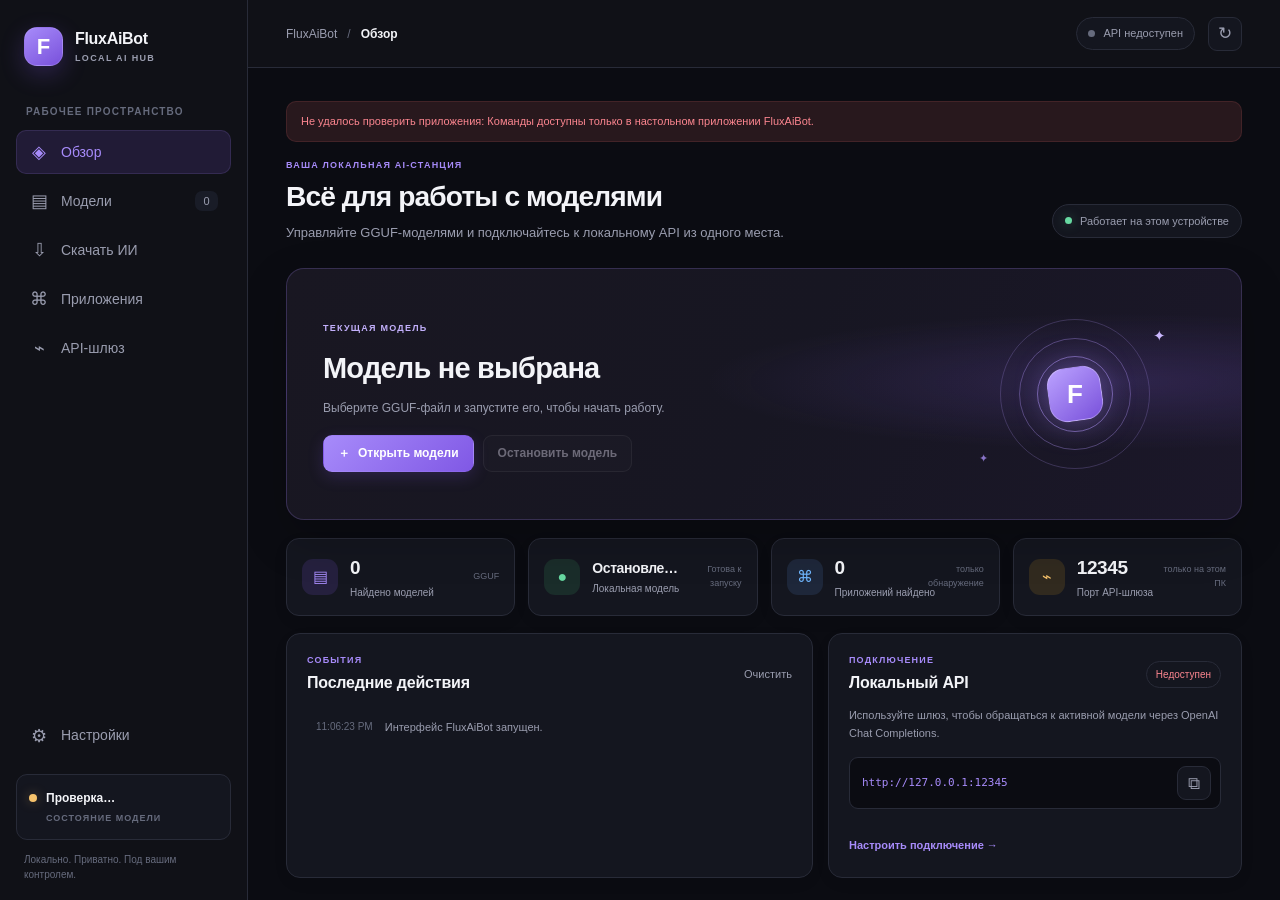
==== ui/index.html @ df40bcb9 "Release FluxAiBot v1.0.0 Add the Windows portable and NSIS release workflow, verified CUDA runtime r" ====
<!doctype html>
<html lang="ru" data-theme="dark">
<head>
    <meta charset="UTF-8">
    <meta name="viewport" content="width=device-width, initial-scale=1.0">
    <meta name="color-scheme" content="dark light">
    <title>FluxAiBot</title>
    <link rel="icon" type="image/x-icon" href="icons/icon.ico">
    <link rel="stylesheet" href="style.css">
    <script src="app.js" defer></script>
</head>
<body>
    <div class="app-shell">
        <aside class="sidebar">
            <a class="brand" href="#" aria-label="FluxAiBot — обзор" data-action="go-dashboard">
                <span class="brand-mark" aria-hidden="true">F</span>
                <span class="brand-copy">
                    <strong>FluxAiBot</strong>
                    <span>LOCAL AI HUB</span>
                </span>
            </a>

            <div class="nav-caption">РАБОЧЕЕ ПРОСТРАНСТВО</div>
            <nav class="primary-nav" aria-label="Основная навигация">
                <button class="nav-item is-active" type="button" data-section="dashboard" aria-current="page">
                    <span class="nav-icon" aria-hidden="true">◈</span>
                    <span>Обзор</span>
                </button>
                <button class="nav-item" type="button" data-section="models">
                    <span class="nav-icon" aria-hidden="true">▤</span>
                    <span>Модели</span>
                    <span class="nav-count" id="nav-model-count">0</span>
                </button>
                <button class="nav-item" type="button" data-section="downloads">
                    <span class="nav-icon" aria-hidden="true">⇩</span>
                    <span>Скачать ИИ</span>
                </button>
                <button class="nav-item" type="button" data-section="integrations">
                    <span class="nav-icon" aria-hidden="true">⌘</span>
                    <span>Приложения</span>
                </button>
                <button class="nav-item" type="button" data-section="gateway">
                    <span class="nav-icon" aria-hidden="true">⌁</span>
                    <span>API-шлюз</span>
                </button>
            </nav>

            <div class="sidebar-spacer"></div>
            <button class="nav-item nav-settings" type="button" data-section="settings">
                <span class="nav-icon" aria-hidden="true">⚙</span>
                <span>Настройки</span>
            </button>

            <div class="sidebar-runtime">
                <div class="runtime-indicator">
                    <span class="status-dot" id="status-dot"></span>
                    <span id="status-text">Проверка…</span>
                </div>
                <span class="sidebar-runtime-caption">СОСТОЯНИЕ МОДЕЛИ</span>
            </div>
            <div class="sidebar-footer">Локально. Приватно. Под вашим контролем.</div>
        </aside>

        <div class="workspace">
            <header class="topbar">
                <div class="breadcrumb">
                    <span>FluxAiBot</span>
                    <span class="breadcrumb-separator">/</span>
                    <strong id="page-title">Обзор</strong>
                </div>
                <div class="topbar-actions">
                    <span class="gateway-pill" id="gateway-status-pill">
                        <span class="status-dot" id="gateway-status-dot"></span>
                        <span id="gateway-status-short">Проверка API…</span>
                    </span>
                    <button class="icon-button" type="button" data-action="refresh" aria-label="Обновить состояние" title="Обновить состояние">
                        <span aria-hidden="true">↻</span>
                    </button>
                </div>
            </header>

            <main class="main-content">
                <div class="app-message" id="app-message" role="status" aria-live="polite" hidden></div>

                <section id="dashboard" class="section is-active" data-page-title="Обзор">
                    <div class="welcome-row">
                        <div>
                            <p class="eyebrow">ВАША ЛОКАЛЬНАЯ AI-СТАНЦИЯ</p>
                            <h1>Всё для работы с моделями</h1>
                            <p class="page-description">Управляйте GGUF-моделями и подключайтесь к локальному API из одного места.</p>
                        </div>
                        <span class="date-chip"><span class="live-dot"></span> Работает на этом устройстве</span>
                    </div>

                    <article class="hero-card">
                        <div class="hero-copy">
                            <span class="hero-kicker">ТЕКУЩАЯ МОДЕЛЬ</span>
                            <h2 id="active-model">Модель не выбрана</h2>
                            <p id="runtime-summary">Выберите GGUF-файл и запустите его, чтобы начать работу.</p>
                            <div class="hero-actions">
                                <button class="btn btn-primary" type="button" data-action="go-models">
                                    <span aria-hidden="true">＋</span> Открыть модели
                                </button>
                                <button class="btn btn-quiet" id="btn-stop-dashboard" type="button" data-action="stop-runtime" disabled>
                                    Остановить модель
                                </button>
                            </div>
                        </div>
                        <div class="hero-art" aria-hidden="true">
                            <div class="orbit orbit-one"></div>
                            <div class="orbit orbit-two"></div>
                            <div class="orbit orbit-three"></div>
                            <div class="orbit-core"><span>F</span></div>
                            <span class="orbit-spark spark-one">✦</span>
                            <span class="orbit-spark spark-two">✦</span>
                        </div>
                    </article>

                    <div class="stats-grid">
                        <article class="stat-card">
                            <span class="stat-icon stat-violet" aria-hidden="true">▤</span>
                            <div><span class="stat-value" id="stat-models">0</span><span class="stat-label">Найдено моделей</span></div>
                            <span class="stat-hint">GGUF</span>
                        </article>
                        <article class="stat-card">
                            <span class="stat-icon stat-green" aria-hidden="true">●</span>
                            <div><span class="stat-value stat-value-text" id="stat-runtime">Остановлена</span><span class="stat-label">Локальная модель</span></div>
                            <span class="stat-hint" id="runtime-state-hint">Готова к запуску</span>
                        </article>
                        <article class="stat-card">
                            <span class="stat-icon stat-blue" aria-hidden="true">⌘</span>
                            <div><span class="stat-value" id="stat-integrations">0</span><span class="stat-label">Приложений найдено</span></div>
                            <span class="stat-hint">только обнаружение</span>
                        </article>
                        <article class="stat-card">
                            <span class="stat-icon stat-amber" aria-hidden="true">⌁</span>
                            <div><span class="stat-value" id="stat-port">12345</span><span class="stat-label">Порт API-шлюза</span></div>
                            <span class="stat-hint">только на этом ПК</span>
                        </article>
                    </div>

                    <div class="dashboard-grid">
                        <article class="panel activity-panel">
                            <div class="panel-heading">
                                <div>
                                    <p class="eyebrow">СОБЫТИЯ</p>
                                    <h2>Последние действия</h2>
                                </div>
                                <button class="text-button" type="button" data-action="clear-log">Очистить</button>
                            </div>
                            <div class="activity-log" id="activity-log" aria-live="polite">
                                <div class="log-empty">Здесь появятся события приложения.</div>
                            </div>
                        </article>
                        <article class="panel connection-panel">
                            <div class="panel-heading">
                                <div>
                                    <p class="eyebrow">ПОДКЛЮЧЕНИЕ</p>
                                    <h2>Локальный API</h2>
                                </div>
                                <span class="mini-status" id="gateway-status">Проверка…</span>
                            </div>
                            <p class="panel-description">Используйте шлюз, чтобы обращаться к активной модели через OpenAI Chat Completions.</p>
                            <div class="endpoint-value">
                                <code id="gateway-url">http://127.0.0.1:12345</code>
                                <button class="copy-icon" type="button" data-action="copy-url" aria-label="Скопировать адрес API" title="Скопировать адрес">⧉</button>
                            </div>
                            <p class="subtle-text" id="runtime-error"></p>
                            <p class="subtle-text" id="runtime-warning"></p>
                            <button class="text-button text-button-arrow" type="button" data-action="go-gateway">Настроить подключение <span aria-hidden="true">→</span></button>
                        </article>
                    </div>
                </section>

                <section id="models" class="section" data-page-title="Модели" hidden>
                    <div class="section-heading">
                        <div>
                            <p class="eyebrow">БИБЛИОТЕКА</p>
                            <h1>Ваши модели</h1>
                            <p class="page-description">Выберите папку с GGUF-файлами. Быстрый поиск проверяет размер и дату изменения, не читая содержимое больших моделей.</p>
                        </div>
                        <button class="btn btn-primary" type="button" data-action="select-folder"><span aria-hidden="true">＋</span> Выбрать папку</button>
                    </div>
                    <article class="panel folder-panel">
                        <span class="folder-icon" aria-hidden="true">▰</span>
                        <div class="folder-copy">
                            <span class="field-label">ПАПКА МОДЕЛЕЙ</span>
                            <strong class="folder-path" id="folder-path">Не выбрана</strong>
                        </div>
                        <button class="btn btn-secondary" type="button" data-action="scan-models" id="btn-scan">
                            <span aria-hidden="true">↻</span> Сканировать
                        </button>
                    </article>
                    <div class="list-toolbar">
                        <div>
                            <h2>Доступные модели</h2>
                            <span class="subtle-text"><span id="model-count">0</span> в текущей папке</span>
                        </div>
                        <label class="search-box">
                            <span aria-hidden="true">⌕</span>
                            <input type="search" id="model-search" placeholder="Поиск по названию…" autocomplete="off" aria-label="Поиск моделей">
                        </label>
                    </div>
                    <div class="models-grid" id="models-list">
                        <div class="empty-state">
                            <span class="empty-icon" aria-hidden="true">▤</span>
                            <h3>Моделей пока нет</h3>
                            <p>Выберите папку с файлами .gguf и нажмите «Сканировать».</p>
                            <button class="btn btn-secondary" type="button" data-action="select-folder">Выбрать папку</button>
                        </div>
                    </div>
                </section>

                <section id="downloads" class="section" data-page-title="Скачать ИИ" hidden>
                    <div class="section-heading">
                        <div>
                            <p class="eyebrow">КАТАЛОГ HUGGING FACE</p>
                            <h1>Скачать ИИ-модель</h1>
                            <p class="page-description">Ищите публичные GGUF-модели. Оценка памяти консервативная и не гарантирует скорость: она зависит от процессора, видеокарты, контекста и других программ.</p>
                        </div>
                        <a class="btn btn-secondary" href="https://huggingface.co/models?library=gguf" target="_blank" rel="noopener noreferrer">Открыть Hugging Face ↗</a>
                    </div>
                    <div class="notice notice-info">
                        <span class="notice-icon" aria-hidden="true">i</span>
                        <p>Показываются только публичные модели без gated-доступа. Перед загрузкой проверьте лицензию и карточку автора. Модели скачиваются в папку библиотеки FluxAiBot; доступно скачивание отдельных файлов и полных наборов GGUF-шардов.</p>
                    </div>
                    <article class="panel hub-search-panel">
                        <label class="field-label" for="hub-search">ПОИСК МОДЕЛЕЙ</label>
                        <div class="hub-search-row">
                            <input class="text-control" id="hub-search" type="search" maxlength="160" placeholder="Например: Qwen coder, Llama instruct…" autocomplete="off">
                            <select class="select-control" id="hub-size-filter" aria-label="Максимальный размер файла модели">
                                <option value="">Любой размер</option>
                                <option value="2">До 2 ГБ — лёгкие</option>
                                <option value="4">До 4 ГБ</option>
                                <option value="8">До 8 ГБ</option>
                                <option value="16">До 16 ГБ</option>
                            </select>
                            <select class="select-control" id="hub-purpose-filter" aria-label="Для чего нужна модель">
                                <option value="all">Любая задача</option>
                                <option value="coding">Для кодинга</option>
                                <option value="universal">Универсальная / чат</option>
                                <option value="image" disabled>Фото — пока не поддерживается</option>
                                <option value="video" disabled>Видео — пока не поддерживается</option>
                            </select>
                            <button class="btn btn-primary" type="button" id="hub-search-button" data-action="search-hub-models">Найти модели</button>
                        </div>
                        <div class="hub-search-meta">
                            <span id="hub-hardware-info">Проверка памяти компьютера…</span>
                            <label class="hub-recommended-filter"><input type="checkbox" id="hub-recommended-only"> Только подходящие по памяти</label>
                        </div>
                    </article>
                    <div class="notice notice-info">
                        <span class="notice-icon" aria-hidden="true">i</span>
                        <p>Категория «Для кодинга» определяется по названию и тегам карточки Hugging Face и может быть неточной. Этот runtime запускает текстовые GGUF-модели; анализ/генерация изображений и видео пока не поддерживаются.</p>
                    </div>
                    <article class="panel hub-download-progress" id="hub-download-progress" hidden>
                        <div class="hub-progress-heading">
                            <strong id="hub-progress-title">Подготовка загрузки…</strong>
                            <span id="hub-progress-value">0%</span>
                        </div>
                        <progress id="hub-progress-bar" max="100" value="0"></progress>
                        <div class="hub-progress-footer">
                            <span id="hub-progress-details">Ожидание…</span>
                            <button class="btn btn-danger btn-small" id="hub-cancel-download" type="button" data-action="cancel-hub-download">Отменить</button>
                        </div>
                    </article>
                    <div class="hub-results-heading">
                        <h2>Публичные GGUF-модели</h2>
                        <span class="subtle-text" id="hub-results-count">Введите запрос или покажите популярные модели</span>
                    </div>
                    <div class="models-grid" id="hub-models-list">
                        <div class="empty-state">
                            <span class="empty-icon" aria-hidden="true">⇩</span>
                            <h3>Найдите модель на Hugging Face</h3>
                            <p>FluxAiBot покажет варианты GGUF и оценит требуемую память до загрузки.</p>
                        </div>
                    </div>
                </section>

                <section id="integrations" class="section" data-page-title="Приложения" hidden>
                    <div class="section-heading">
                        <div>
                            <p class="eyebrow">ОБНАРУЖЕНИЕ</p>
                            <h1>Приложения</h1>
                            <p class="page-description">Проверяйте наличие инструментов для разработки. FluxAiBot не меняет их настройки автоматически.</p>
                        </div>
                        <button class="btn btn-secondary" type="button" data-action="refresh-integrations"><span aria-hidden="true">↻</span> Проверить снова</button>
                    </div>
                    <div class="notice notice-info">
                        <span class="notice-icon" aria-hidden="true">i</span>
                        <p>Обнаружение не означает подключение. Совместимость и поддерживаемые протоколы указаны отдельно для каждого приложения.</p>
                    </div>
                    <div class="integrations-grid" id="integrations-grid">
                        <div class="empty-state"><p>Загружаем список приложений…</p></div>
                    </div>
                </section>

                <section id="gateway" class="section" data-page-title="API-шлюз" hidden>
                    <div class="section-heading">
                        <div>
                            <p class="eyebrow">ДОСТУП К МОДЕЛИ</p>
                            <h1>API-шлюз</h1>
                            <p class="page-description">Локальный OpenAI-совместимый endpoint для активной модели. Адрес доступен только на этом устройстве.</p>
                        </div>
                        <span class="gateway-pill gateway-pill-large" id="gateway-status-detail"><span class="status-dot"></span><span>Проверка…</span></span>
                    </div>
                    <div class="gateway-grid">
                        <article class="panel gateway-main-card">
                            <div class="panel-heading">
                                <div><p class="eyebrow">АДРЕС СЕРВЕРА</p><h2>Подключение</h2></div>
                                <span class="mini-status" id="gateway-status-card">Проверка…</span>
                            </div>
                            <label class="field-label" for="gateway-url-input">Базовый URL</label>
                            <div class="copy-field">
                                <input id="gateway-url-input" type="text" value="http://127.0.0.1:12345" readonly>
                                <button class="btn btn-secondary" type="button" data-action="copy-url">Копировать</button>
                            </div>
                            <p class="subtle-text" id="gateway-error"></p>
                            <div class="divider"></div>
                            <p class="field-label">ПОДДЕРЖИВАЕМЫЙ ФОРМАТ</p>
                            <div class="protocol-card"><span class="protocol-mark">OAI</span><div><strong>OpenAI Chat Completions</strong><span>POST /v1/chat/completions</span></div><span class="support-tag">Доступно</span></div>
                            <p class="subtle-text">OpenAI Responses API и Anthropic Messages API не реализованы.</p>
                        </article>
                        <article class="panel token-card">
                            <div class="panel-heading">
                                <div><p class="eyebrow">БЕЗОПАСНОСТЬ</p><h2>Токен доступа</h2></div>
                                <span class="lock-icon" aria-hidden="true">▣</span>
                            </div>
                            <p class="panel-description">Токен нужен для запросов к моделям. Он создаётся для этого запуска приложения и показывается только по запросу.</p>
                            <label class="field-label" for="gateway-token">BEARER TOKEN</label>
                            <div class="copy-field token-field">
                                <input id="gateway-token" type="password" value="" autocomplete="off" readonly placeholder="••••••••••••••••">
                                <button class="btn btn-secondary" id="token-toggle" type="button" data-action="toggle-token">Показать</button>
                            </div>
                            <button class="btn btn-primary btn-full" type="button" data-action="copy-token">Скопировать токен</button>
                            <p class="subtle-text">Не публикуйте токен и не отправляйте его в сторонние сервисы.</p>
                        </article>
                    </div>
                    <article class="panel endpoint-panel">
                        <div class="panel-heading">
                            <div><p class="eyebrow">СПРАВОЧНИК</p><h2>Эндпоинты</h2></div>
                            <span class="subtle-text">Модельные запросы требуют Bearer-токен</span>
                        </div>
                        <div class="endpoint-table-wrap">
                            <table class="endpoint-table">
                                <thead><tr><th>Метод</th><th>Путь</th><th>Назначение</th></tr></thead>
                                <tbody>
                                    <tr><td><span class="method method-get">GET</span></td><td><code>/health</code></td><td>Проверка доступности шлюза</td></tr>
                                    <tr><td><span class="method method-get">GET</span></td><td><code>/v1/models</code></td><td>Список обнаруженных моделей</td></tr>
                                    <tr><td><span class="method method-post">POST</span></td><td><code>/v1/chat/completions</code></td><td>Чат с активной моделью</td></tr>
                                    <tr><td><span class="method method-get">GET</span></td><td><code>/hub/v1/capabilities</code></td><td>Возможности шлюза</td></tr>
                                    <tr><td><span class="method method-get">GET</span></td><td><code>/hub/v1/status</code></td><td>Состояние локального runtime</td></tr>
                                </tbody>
                            </table>
                        </div>
                        <p class="subtle-text">Проверьте, что модель запущена, прежде чем отправлять запросы на генерацию.</p>
                    </article>
                </section>

                <section id="settings" class="section" data-page-title="Настройки" hidden>
                    <div class="section-heading">
                        <div>
                            <p class="eyebrow">ПЕРСОНАЛИЗАЦИЯ</p>
                            <h1>Настройки</h1>
                            <p class="page-description">Настройки интерфейса и информация о локальных данных приложения.</p>
                        </div>
                    </div>
                    <div class="settings-grid">
                        <article class="panel settings-card">
                            <div class="panel-heading"><div><p class="eyebrow">ИНТЕРФЕЙС</p><h2>Внешний вид</h2></div><span class="settings-icon" aria-hidden="true">◐</span></div>
                            <label class="field-label" for="theme-select">Цветовая тема</label>
                            <select id="theme-select" class="select-control">
                                <option value="dark">Тёмная</option>
                                <option value="light">Светлая</option>
                            </select>
                            <p class="subtle-text">Предпросмотр применяется сразу. Нажмите «Сохранить тему», чтобы запомнить выбор.</p>
                            <button class="btn btn-primary" type="button" data-action="save-settings">Сохранить тему</button>
                        </article>
                        <article class="panel settings-card">
                            <div class="panel-heading"><div><p class="eyebrow">ЛОКАЛЬНЫЕ ДАННЫЕ</p><h2>Хранилище приложения</h2></div><span class="settings-icon" aria-hidden="true">▰</span></div>
                            <p class="field-label">ПАПКА ДАННЫХ</p>
                            <code class="data-path" id="data-dir">Загрузка…</code>
                            <div class="setting-row"><span>Порт API-шлюза</span><code id="gateway-port">12345</code></div>
                            <p class="subtle-text">Модели остаются в выбранной вами папке. Настройки и SQLite-база находятся в папке данных.</p>
                        </article>
                    </div>
                    <article class="panel diagnostics-panel">
                        <div class="panel-heading">
                            <div><p class="eyebrow">ПОДДЕРЖКА</p><h2>Диагностика</h2></div>
                            <button class="btn btn-secondary" type="button" data-action="collect-diagnostics">Обновить данные</button>
                        </div>
                        <p class="panel-description">Сводка технического состояния. Секреты и содержимое запросов в неё не включаются.</p>
                        <pre class="diagnostics-output" id="diagnostics-output">Нажмите «Обновить данные», чтобы получить текущее состояние.</pre>
                    </article>
                </section>
            </main>
        </div>
    </div>
</body>
</html>
---- ui/style.css ----
* {
    box-sizing: border-box;
}

:root {
    color-scheme: dark;
    --page: #0b0c12;
    --sidebar: #101117;
    --surface: #14161f;
    --surface-raised: #191c27;
    --surface-hover: #20232f;
    --border: #282b38;
    --border-strong: #35394a;
    --text: #f3f4f8;
    --muted: #9a9daf;
    --faint: #666b7d;
    --accent: #a78bfa;
    --accent-strong: #8b5cf6;
    --accent-wash: rgba(139, 92, 246, 0.14);
    --green: #67d9a1;
    --green-wash: rgba(74, 222, 128, 0.11);
    --amber: #f6c26b;
    --amber-wash: rgba(251, 191, 36, 0.12);
    --red: #fb858f;
    --red-wash: rgba(248, 113, 113, 0.12);
    --blue: #70b7ff;
    --blue-wash: rgba(96, 165, 250, 0.12);
    --shadow: 0 18px 48px rgba(0, 0, 0, 0.2);
}

:root[data-theme="light"] {
    color-scheme: light;
    --page: #f4f5f9;
    --sidebar: #fbfbfd;
    --surface: #ffffff;
    --surface-raised: #f9f9fc;
    --surface-hover: #f0eff7;
    --border: #e7e7ef;
    --border-strong: #d7d6e2;
    --text: #20202b;
    --muted: #6d6d7f;
    --faint: #88899a;
    --accent: #7951db;
    --accent-strong: #6941cb;
    --accent-wash: rgba(121, 81, 219, 0.1);
    --green: #168a5b;
    --green-wash: rgba(22, 138, 91, 0.09);
    --amber: #a76b0b;
    --amber-wash: rgba(167, 107, 11, 0.1);
    --red: #c43f4b;
    --red-wash: rgba(196, 63, 75, 0.09);
    --blue: #276ab0;
    --blue-wash: rgba(39, 106, 176, 0.1);
    --shadow: 0 18px 48px rgba(38, 35, 57, 0.08);
}

html,
body {
    width: 100%;
    min-width: 760px;
    height: 100%;
    margin: 0;
}

body {
    overflow: hidden;
    background: var(--page);
    color: var(--text);
    font-family: "Segoe UI Variable", "Segoe UI", -apple-system, BlinkMacSystemFont, sans-serif;
    font-size: 14px;
    line-height: 1.5;
    -webkit-font-smoothing: antialiased;
}

button,
input,
select {
    font: inherit;
}

button {
    color: inherit;
}

button:focus-visible,
a:focus-visible,
input:focus-visible,
select:focus-visible {
    outline: 2px solid var(--accent);
    outline-offset: 3px;
}

.app-shell {
    display: grid;
    grid-template-columns: 248px minmax(0, 1fr);
    width: 100%;
    height: 100%;
}

.sidebar {
    display: flex;
    flex-direction: column;
    min-width: 0;
    padding: 27px 16px 18px;
    background: var(--sidebar);
    border-right: 1px solid var(--border);
}

.brand {
    display: flex;
    align-items: center;
    gap: 12px;
    width: fit-content;
    margin: 0 8px 38px;
    color: inherit;
    text-decoration: none;
}

.brand-mark {
    display: grid;
    width: 39px;
    height: 39px;
    place-items: center;
    border: 1px solid rgba(201, 180, 255, 0.24);
    border-radius: 13px;
    background: linear-gradient(145deg, #a78bfa, #7951db);
    box-shadow: 0 8px 24px rgba(139, 92, 246, 0.24);
    color: #fff;
    font-size: 22px;
    font-weight: 750;
}

.brand-copy {
    display: grid;
    gap: 1px;
}

.brand-copy strong {
    font-size: 16px;
    letter-spacing: -0.3px;
}

.brand-copy span,
.nav-caption,
.sidebar-runtime-caption,
.eyebrow,
.field-label {
    color: var(--faint);
    font-size: 10px;
    font-weight: 700;
    letter-spacing: 1.2px;
}

.brand-copy span {
    color: var(--muted);
    font-size: 9px;
    letter-spacing: 1.35px;
}

.nav-caption {
    margin: 0 10px 11px;
}

.primary-nav {
    display: grid;
    gap: 5px;
}

.nav-item {
    display: flex;
    align-items: center;
    gap: 12px;
    width: 100%;
    min-height: 44px;
    padding: 0 12px;
    border: 1px solid transparent;
    border-radius: 10px;
    background: transparent;
    color: var(--muted);
    cursor: pointer;
    text-align: left;
    transition: background 150ms ease, color 150ms ease, border-color 150ms ease;
}

.nav-item:hover {
    background: var(--surface-hover);
    color: var(--text);
}

.nav-item.is-active {
    border-color: rgba(167, 139, 250, 0.14);
    background: var(--accent-wash);
    color: var(--accent);
}

.nav-icon {
    display: inline-grid;
    width: 20px;
    place-items: center;
    font-size: 18px;
    line-height: 1;
}

.nav-count {
    min-width: 23px;
    margin-left: auto;
    padding: 2px 6px;
    border-radius: 7px;
    background: var(--surface-raised);
    color: var(--muted);
    font-size: 11px;
    text-align: center;
}

.nav-settings {
    margin-top: 10px;
}

.sidebar-spacer {
    flex: 1;
    min-height: 20px;
}

.sidebar-runtime {
    display: grid;
    gap: 5px;
    margin: 16px 0 12px;
    padding: 14px 12px;
    border: 1px solid var(--border);
    border-radius: 11px;
    background: var(--surface);
}

.runtime-indicator {
    display: flex;
    align-items: center;
    gap: 9px;
    color: var(--text);
    font-size: 12px;
    font-weight: 600;
}

.sidebar-runtime-caption {
    margin-left: 17px;
    font-size: 9px;
    letter-spacing: 1px;
}

.sidebar-footer {
    padding: 0 8px;
    color: var(--faint);
    font-size: 10px;
}

.status-dot,
.live-dot {
    width: 8px;
    height: 8px;
    flex: 0 0 auto;
    border-radius: 50%;
    background: var(--amber);
    box-shadow: 0 0 12px rgba(246, 194, 107, 0.35);
}

.status-dot.online,
.live-dot {
    background: var(--green);
    box-shadow: 0 0 12px rgba(103, 217, 161, 0.35);
}

.status-dot.offline {
    background: var(--faint);
    box-shadow: none;
}

.status-dot.error {
    background: var(--red);
    box-shadow: 0 0 12px rgba(251, 133, 143, 0.35);
}

.workspace {
    display: flex;
    min-width: 0;
    min-height: 0;
    flex-direction: column;
}

.topbar {
    display: flex;
    height: 68px;
    flex: 0 0 auto;
    align-items: center;
    justify-content: space-between;
    padding: 0 38px;
    border-bottom: 1px solid var(--border);
    background: var(--sidebar);
}

.breadcrumb {
    display: flex;
    align-items: center;
    gap: 10px;
    color: var(--muted);
    font-size: 12px;
}

.breadcrumb-separator {
    color: var(--faint);
}

.breadcrumb strong {
    color: var(--text);
    font-weight: 600;
}

.topbar-actions {
    display: flex;
    align-items: center;
    gap: 13px;
}

.gateway-pill,
.mini-status {
    display: inline-flex;
    align-items: center;
    gap: 8px;
    padding: 7px 11px;
    border: 1px solid var(--border);
    border-radius: 999px;
    background: var(--surface);
    color: var(--muted);
    font-size: 11px;
    white-space: nowrap;
}

.gateway-pill .status-dot,
.gateway-pill-large .status-dot {
    width: 7px;
    height: 7px;
}

.icon-button,
.copy-icon {
    display: inline-grid;
    width: 34px;
    height: 34px;
    flex: 0 0 auto;
    place-items: center;
    border: 1px solid var(--border);
    border-radius: 9px;
    background: var(--surface);
    color: var(--muted);
    cursor: pointer;
    font-size: 17px;
    transition: border-color 150ms ease, color 150ms ease, background 150ms ease;
}

.icon-button:hover,
.copy-icon:hover {
    border-color: var(--border-strong);
    background: var(--surface-hover);
    color: var(--text);
}

.main-content {
    min-height: 0;
    flex: 1;
    overflow: auto;
    padding: 33px 38px 48px;
    scrollbar-color: var(--border-strong) transparent;
    scrollbar-width: thin;
}

.section {
    display: none;
    width: min(100%, 1260px);
    margin: 0 auto;
    animation: section-in 180ms ease-out;
}

.section.is-active {
    display: block;
}

.section[hidden] {
    display: none;
}

@keyframes section-in {
    from { opacity: 0; transform: translateY(4px); }
    to { opacity: 1; transform: translateY(0); }
}

h1,
h2,
h3,
p {
    margin-top: 0;
}

h1 {
    margin-bottom: 8px;
    font-size: clamp(24px, 2.2vw, 31px);
    font-weight: 650;
    letter-spacing: -0.9px;
    line-height: 1.2;
}

h2 {
    margin-bottom: 0;
    font-size: 16px;
    font-weight: 600;
    letter-spacing: -0.2px;
}

h3 {
    margin-bottom: 7px;
    font-size: 15px;
}

.eyebrow {
    margin-bottom: 8px;
    color: var(--accent);
    font-size: 9px;
}

.page-description {
    max-width: 690px;
    margin: 0;
    color: var(--muted);
    font-size: 13px;
    line-height: 1.65;
}

.welcome-row,
.section-heading {
    display: flex;
    align-items: flex-end;
    justify-content: space-between;
    gap: 24px;
    margin-bottom: 25px;
}

.date-chip {
    display: inline-flex;
    align-items: center;
    gap: 8px;
    margin-bottom: 5px;
    padding: 8px 12px;
    border: 1px solid var(--border);
    border-radius: 999px;
    background: var(--surface);
    color: var(--muted);
    font-size: 11px;
    white-space: nowrap;
}

.date-chip .live-dot {
    width: 7px;
    height: 7px;
}

.hero-card {
    position: relative;
    display: flex;
    min-height: 228px;
    align-items: center;
    justify-content: space-between;
    gap: 20px;
    overflow: hidden;
    margin-bottom: 18px;
    padding: 30px 36px;
    border: 1px solid rgba(167, 139, 250, 0.21);
    border-radius: 18px;
    background:
        radial-gradient(ellipse at 87% 45%, rgba(128, 91, 222, 0.2), transparent 35%),
        linear-gradient(118deg, #191722 0%, #171622 51%, #1b1729 100%);
    box-shadow: var(--shadow);
}

:root[data-theme="light"] .hero-card {
    background:
        radial-gradient(ellipse at 87% 45%, rgba(128, 91, 222, 0.12), transparent 35%),
        linear-gradient(118deg, #fff 0%, #fbfaff 51%, #f5f0ff 100%);
}

.hero-copy {
    position: relative;
    z-index: 1;
    max-width: 570px;
}

.hero-kicker {
    color: #c3b0fc;
    font-size: 9px;
    font-weight: 700;
    letter-spacing: 1.25px;
}

.hero-copy h2 {
    overflow: hidden;
    margin: 10px 0 8px;
    font-size: clamp(22px, 2.4vw, 29px);
    letter-spacing: -0.8px;
    text-overflow: ellipsis;
    white-space: nowrap;
}

.hero-copy p {
    max-width: 510px;
    margin-bottom: 18px;
    color: var(--muted);
    font-size: 12px;
}

.hero-actions {
    display: flex;
    flex-wrap: wrap;
    gap: 9px;
}

.hero-art {
    position: relative;
    width: 225px;
    height: 190px;
    flex: 0 0 auto;
    margin-right: 18px;
}

.orbit {
    position: absolute;
    top: 50%;
    left: 50%;
    border: 1px solid rgba(181, 154, 255, 0.22);
    border-radius: 50%;
    transform: translate(-50%, -50%);
}

.orbit-one { width: 150px; height: 150px; }
.orbit-two { width: 112px; height: 112px; border-color: rgba(181, 154, 255, 0.34); }
.orbit-three { width: 76px; height: 76px; border-color: rgba(181, 154, 255, 0.5); }

.orbit-core {
    position: absolute;
    top: 50%;
    left: 50%;
    display: grid;
    width: 54px;
    height: 54px;
    place-items: center;
    border: 1px solid rgba(255, 255, 255, 0.25);
    border-radius: 18px;
    background: linear-gradient(145deg, #bba2ff, #7951db);
    box-shadow: 0 0 32px rgba(167, 139, 250, 0.42);
    color: white;
    font-size: 26px;
    font-weight: 750;
    transform: translate(-50%, -50%) rotate(-8deg);
}

.orbit-core span {
    transform: rotate(8deg);
}

.orbit-spark {
    position: absolute;
    color: #cbb8ff;
}

.spark-one { top: 26px; right: 21px; font-size: 15px; }
.spark-two { bottom: 23px; left: 17px; color: #8873c6; font-size: 11px; }

.btn {
    display: inline-flex;
    min-height: 37px;
    align-items: center;
    justify-content: center;
    gap: 8px;
    padding: 0 14px;
    border: 1px solid transparent;
    border-radius: 9px;
    cursor: pointer;
    font-size: 12px;
    font-weight: 600;
    text-decoration: none;
    transition: background 150ms ease, border-color 150ms ease, transform 150ms ease, opacity 150ms ease;
}

.btn:hover:not(:disabled) {
    transform: translateY(-1px);
}

.btn:disabled {
    cursor: not-allowed;
    opacity: 0.48;
}

.btn-primary {
    background: linear-gradient(135deg, #a78bfa, #8058e5);
    box-shadow: 0 5px 16px rgba(139, 92, 246, 0.18);
    color: #fff;
}

.btn-primary:hover:not(:disabled) {
    background: linear-gradient(135deg, #b49bff, #906bed);
}

.btn-secondary {
    border-color: var(--border-strong);
    background: var(--surface-raised);
    color: var(--text);
}

.btn-secondary:hover:not(:disabled) {
    border-color: var(--accent);
}

.btn-quiet {
    border-color: rgba(255, 255, 255, 0.12);
    background: rgba(255, 255, 255, 0.035);
    color: #c8c4d5;
}

:root[data-theme="light"] .btn-quiet {
    border-color: var(--border);
    color: var(--muted);
}

.btn-small {
    min-height: 32px;
    padding: 0 11px;
    font-size: 11px;
}

.btn-full {
    width: 100%;
    margin-top: 12px;
}

.stats-grid {
    display: grid;
    grid-template-columns: repeat(4, minmax(0, 1fr));
    gap: 13px;
    margin-bottom: 17px;
}

.stat-card {
    display: flex;
    min-width: 0;
    align-items: center;
    gap: 12px;
    padding: 15px;
    border: 1px solid var(--border);
    border-radius: 13px;
    background: var(--surface);
    box-shadow: 0 5px 18px rgba(0, 0, 0, 0.04);
}

.stat-icon,
.folder-icon,
.settings-icon {
    display: grid;
    width: 36px;
    height: 36px;
    flex: 0 0 auto;
    place-items: center;
    border-radius: 11px;
    font-size: 16px;
}

.stat-violet { background: var(--accent-wash); color: var(--accent); }
.stat-green { background: var(--green-wash); color: var(--green); }
.stat-blue { background: var(--blue-wash); color: var(--blue); }
.stat-amber { background: var(--amber-wash); color: var(--amber); }

.stat-card > div {
    display: grid;
    min-width: 0;
    gap: 2px;
}

.stat-value {
    overflow: hidden;
    font-size: 19px;
    font-weight: 650;
    letter-spacing: -0.4px;
    text-overflow: ellipsis;
    white-space: nowrap;
}

.stat-value-text {
    font-size: 14px;
}

.stat-label {
    color: var(--muted);
    font-size: 10px;
    white-space: nowrap;
}

.stat-hint {
    display: none;
    margin-left: auto;
    color: var(--faint);
    font-size: 9px;
    text-align: right;
}

.dashboard-grid {
    display: grid;
    grid-template-columns: minmax(0, 1.12fr) minmax(290px, 0.88fr);
    gap: 15px;
}

.panel {
    min-width: 0;
    padding: 20px;
    border: 1px solid var(--border);
    border-radius: 14px;
    background: var(--surface);
    box-shadow: 0 5px 18px rgba(0, 0, 0, 0.035);
}

.panel-heading {
    display: flex;
    align-items: center;
    justify-content: space-between;
    gap: 16px;
    margin-bottom: 16px;
}

.panel-heading .eyebrow {
    margin-bottom: 4px;
}

.text-button {
    padding: 3px 0;
    border: 0;
    background: transparent;
    color: var(--muted);
    cursor: pointer;
    font-size: 11px;
}

.text-button:hover {
    color: var(--accent);
}

.text-button-arrow {
    margin-top: 15px;
    color: var(--accent);
    font-weight: 600;
}

.activity-log {
    display: grid;
    max-height: 207px;
    gap: 2px;
    overflow: auto;
}

.log-entry {
    display: flex;
    gap: 12px;
    padding: 8px 9px;
    border-radius: 7px;
}

.log-entry:hover {
    background: var(--surface-raised);
}

.log-time {
    flex: 0 0 auto;
    color: var(--faint);
    font-size: 10px;
    font-variant-numeric: tabular-nums;
}

.log-msg {
    color: var(--muted);
    font-size: 11px;
}

.log-empty {
    padding: 14px 8px;
    color: var(--faint);
    font-size: 11px;
}

.panel-description,
.subtle-text {
    color: var(--muted);
    font-size: 11px;
    line-height: 1.6;
}

.panel-description {
    margin: -4px 0 15px;
}

.subtle-text {
    margin: 10px 0 0;
}

.endpoint-value,
.copy-field {
    display: flex;
    align-items: center;
    gap: 8px;
    min-width: 0;
}

.endpoint-value {
    justify-content: space-between;
    padding: 8px 9px 8px 12px;
    border: 1px solid var(--border);
    border-radius: 9px;
    background: var(--page);
}

code {
    color: var(--accent);
    font-family: "Cascadia Code", Consolas, monospace;
    font-size: 11px;
}

.endpoint-value code {
    overflow: hidden;
    text-overflow: ellipsis;
    white-space: nowrap;
}

.section-heading {
    align-items: center;
    margin-bottom: 24px;
}

.section-heading .eyebrow {
    margin-bottom: 8px;
}

.folder-panel {
    display: flex;
    align-items: center;
    gap: 13px;
    margin-bottom: 25px;
    padding: 14px 16px;
}

.folder-icon {
    background: var(--accent-wash);
    color: var(--accent);
    font-size: 17px;
}

.folder-copy {
    display: grid;
    min-width: 0;
    flex: 1;
    gap: 4px;
}

.folder-copy .field-label {
    font-size: 9px;
}

.folder-path {
    overflow: hidden;
    color: var(--text);
    font-size: 12px;
    font-weight: 500;
    text-overflow: ellipsis;
    white-space: nowrap;
}

.list-toolbar {
    display: flex;
    align-items: center;
    justify-content: space-between;
    gap: 16px;
    margin: 0 0 13px;
}

.list-toolbar h2 {
    margin-bottom: 3px;
}

.search-box {
    display: flex;
    width: min(280px, 42%);
    height: 36px;
    align-items: center;
    gap: 8px;
    padding: 0 10px;
    border: 1px solid var(--border);
    border-radius: 9px;
    background: var(--surface);
    color: var(--faint);
}

.search-box:focus-within {
    border-color: var(--accent);
}

.search-box input {
    width: 100%;
    border: 0;
    outline: 0;
    background: transparent;
    color: var(--text);
    font-size: 11px;
}

.search-box input::placeholder {
    color: var(--faint);
}

.models-grid {
    display: grid;
    grid-template-columns: repeat(2, minmax(0, 1fr));
    gap: 13px;
}

.model-card {
    display: flex;
    min-width: 0;
    flex-direction: column;
    padding: 16px;
    border: 1px solid var(--border);
    border-radius: 13px;
    background: var(--surface);
    transition: border-color 150ms ease, transform 150ms ease;
}

.model-card:hover {
    border-color: var(--border-strong);
    transform: translateY(-1px);
}

.model-card.is-active {
    border-color: rgba(103, 217, 161, 0.42);
    box-shadow: inset 0 0 0 1px rgba(103, 217, 161, 0.07);
}

.model-card.is-projector {
    border-color: rgba(246, 194, 107, 0.28);
}

.model-card-head {
    display: flex;
    align-items: flex-start;
    gap: 12px;
    margin-bottom: 12px;
}

.model-symbol {
    display: grid;
    width: 39px;
    height: 39px;
    flex: 0 0 auto;
    place-items: center;
    border-radius: 11px;
    background: var(--accent-wash);
    color: var(--accent);
    font-size: 15px;
    font-weight: 700;
}

.model-title-wrap {
    min-width: 0;
    flex: 1;
}

.model-name {
    overflow-wrap: anywhere;
    margin: 2px 0 4px;
    font-size: 13px;
    font-weight: 600;
}

.model-size {
    color: var(--muted);
    font-size: 10px;
}

.model-badge,
.support-tag {
    padding: 4px 7px;
    border-radius: 6px;
    background: var(--green-wash);
    color: var(--green);
    font-size: 9px;
    font-weight: 700;
    white-space: nowrap;
}

.model-badge-projector {
    background: var(--amber-wash);
    color: var(--amber);
}

.model-path {
    display: -webkit-box;
    overflow: hidden;
    min-height: 32px;
    margin: 0 0 11px;
    color: var(--muted);
    font-size: 10px;
    line-height: 1.5;
    overflow-wrap: anywhere;
    -webkit-box-orient: vertical;
    -webkit-line-clamp: 2;
}

.model-note {
    margin: -4px 0 11px;
    color: var(--amber);
    font-size: 10px;
    line-height: 1.5;
}

.model-card-footer {
    display: flex;
    align-items: center;
    justify-content: space-between;
    gap: 8px;
    margin-top: auto;
}

.model-badge-warning {
    background: var(--amber-wash);
    color: var(--amber);
}

.hub-search-panel {
    margin-bottom: 16px;
}

.hub-search-row {
    display: grid;
    grid-template-columns: minmax(180px, 1fr) minmax(145px, 185px) minmax(180px, 220px) auto;
    gap: 9px;
}

.hub-search-row .select-control {
    width: auto;
}

.text-control {
    width: 100%;
    min-width: 0;
    height: 38px;
    padding: 0 11px;
    border: 1px solid var(--border);
    border-radius: 8px;
    outline: 0;
    background: var(--page);
    color: var(--text);
    font-size: 11px;
}

.text-control:focus {
    border-color: var(--accent);
}

.hub-search-meta {
    display: flex;
    align-items: center;
    justify-content: space-between;
    gap: 12px;
    margin-top: 12px;
    color: var(--muted);
    font-size: 10px;
}

.hub-recommended-filter {
    display: inline-flex;
    align-items: center;
    gap: 7px;
    white-space: nowrap;
}

.hub-recommended-filter input {
    accent-color: var(--accent-strong);
}

.hub-results-heading {
    display: flex;
    align-items: baseline;
    justify-content: space-between;
    gap: 12px;
    margin: 19px 0 12px;
}

.hub-results-heading h2 {
    margin: 0;
    font-size: 14px;
}

.hub-model-card {
    gap: 11px;
}

.hub-model-card .model-card-head {
    margin-bottom: 0;
}

.hub-model-description {
    min-height: 45px;
    margin: 0;
    color: var(--muted);
    font-size: 10px;
    line-height: 1.55;
}

.hub-model-controls {
    display: flex;
    align-items: center;
    gap: 8px;
    margin-top: auto;
}

.hub-model-controls .select-control {
    flex: 1;
    width: auto;
    font-size: 10px;
}

.hub-download-progress {
    margin-bottom: 16px;
}

.hub-progress-heading,
.hub-progress-footer {
    display: flex;
    align-items: center;
    justify-content: space-between;
    gap: 12px;
}

.hub-progress-heading {
    margin-bottom: 9px;
    font-size: 11px;
}

.hub-progress-heading span {
    color: var(--accent);
    font-variant-numeric: tabular-nums;
}

.hub-download-progress progress {
    width: 100%;
    height: 9px;
    overflow: hidden;
    border: 0;
    border-radius: 999px;
    background: var(--page);
    color: var(--accent-strong);
}

.hub-download-progress progress::-webkit-progress-bar {
    border-radius: 999px;
    background: var(--page);
}

.hub-download-progress progress::-webkit-progress-value {
    border-radius: 999px;
    background: linear-gradient(90deg, var(--accent-strong), var(--accent));
}

.hub-progress-footer {
    margin-top: 9px;
    color: var(--muted);
    font-size: 10px;
}

.btn-danger {
    border-color: var(--red-wash);
    background: var(--red-wash);
    color: var(--red);
}

.btn-danger:hover:not(:disabled) {
    border-color: var(--red);
}

.empty-state {
    display: grid;
    min-height: 250px;
    grid-column: 1 / -1;
    align-content: center;
    justify-items: center;
    padding: 32px;
    border: 1px dashed var(--border-strong);
    border-radius: 14px;
    background: var(--surface);
    text-align: center;
}

.empty-state p {
    max-width: 390px;
    margin: 0 0 16px;
    color: var(--muted);
    font-size: 11px;
}

.empty-icon {
    display: grid;
    width: 48px;
    height: 48px;
    place-items: center;
    margin-bottom: 13px;
    border-radius: 14px;
    background: var(--accent-wash);
    color: var(--accent);
    font-size: 21px;
}

.notice {
    display: flex;
    align-items: flex-start;
    gap: 10px;
    margin-bottom: 17px;
    padding: 12px 14px;
    border: 1px solid var(--blue-wash);
    border-radius: 10px;
    background: var(--blue-wash);
}

.notice-icon {
    display: grid;
    width: 19px;
    height: 19px;
    flex: 0 0 auto;
    place-items: center;
    border: 1px solid var(--blue);
    border-radius: 50%;
    color: var(--blue);
    font-size: 11px;
    font-weight: 700;
}

.notice p {
    margin: 1px 0 0;
    color: var(--muted);
    font-size: 11px;
}

.integrations-grid {
    display: grid;
    grid-template-columns: repeat(2, minmax(0, 1fr));
    gap: 13px;
}

.integration-card {
    min-width: 0;
    padding: 17px;
    border: 1px solid var(--border);
    border-radius: 13px;
    background: var(--surface);
}

.integration-header {
    display: flex;
    align-items: flex-start;
    justify-content: space-between;
    gap: 12px;
    margin-bottom: 11px;
}

.integration-name {
    margin: 0;
    font-size: 14px;
    font-weight: 650;
}

.integration-status {
    padding: 4px 7px;
    border-radius: 6px;
    background: var(--surface-raised);
    color: var(--muted);
    font-size: 9px;
    font-weight: 650;
    white-space: nowrap;
}

.status-detected,
.status-verified,
.status-configured { background: var(--green-wash); color: var(--green); }
.status-not-detected { background: var(--surface-raised); color: var(--muted); }
.status-manual-action-required,
.status-unsupported,
.status-configurable { background: var(--amber-wash); color: var(--amber); }
.status-failed { background: var(--red-wash); color: var(--red); }

.integration-version,
.integration-notes {
    margin: 0 0 8px;
    color: var(--muted);
    font-size: 10px;
}

.integration-notes {
    line-height: 1.55;
}

.integration-features {
    display: grid;
    gap: 6px;
    margin-top: 13px;
    padding-top: 12px;
    border-top: 1px solid var(--border);
}

.feature-item {
    display: flex;
    align-items: flex-start;
    gap: 7px;
    color: var(--muted);
    font-size: 10px;
    line-height: 1.5;
}

.feature-mark {
    color: var(--faint);
    font-weight: 700;
}

.feature-mark.is-supported {
    color: var(--green);
}

.gateway-pill-large {
    padding: 9px 13px;
}

.gateway-grid {
    display: grid;
    grid-template-columns: minmax(0, 1.12fr) minmax(300px, 0.88fr);
    gap: 14px;
    margin-bottom: 14px;
}

.gateway-main-card,
.token-card {
    min-height: 275px;
}

.mini-status {
    padding: 5px 9px;
    font-size: 10px;
}

.field-label {
    display: block;
    margin: 0 0 7px;
    font-size: 9px;
}

.copy-field input,
.select-control {
    width: 100%;
    min-width: 0;
    height: 38px;
    padding: 0 10px;
    border: 1px solid var(--border);
    border-radius: 8px;
    outline: 0;
    background: var(--page);
    color: var(--text);
    font-size: 11px;
}

.copy-field input:focus,
.select-control:focus {
    border-color: var(--accent);
}

.copy-field input[readonly] {
    color: var(--muted);
}

.copy-field .btn {
    flex: 0 0 auto;
}

.token-field {
    margin-bottom: 2px;
}

.token-field input {
    font-family: "Cascadia Code", Consolas, monospace;
}

.divider {
    height: 1px;
    margin: 18px 0;
    background: var(--border);
}

.protocol-card {
    display: flex;
    align-items: center;
    gap: 10px;
    margin-bottom: 9px;
    padding: 10px;
    border: 1px solid var(--border);
    border-radius: 9px;
    background: var(--surface-raised);
}

.protocol-mark {
    display: grid;
    width: 34px;
    height: 34px;
    flex: 0 0 auto;
    place-items: center;
    border-radius: 9px;
    background: var(--green-wash);
    color: var(--green);
    font-size: 9px;
    font-weight: 800;
}

.protocol-card > div {
    display: grid;
    min-width: 0;
    flex: 1;
    gap: 3px;
}

.protocol-card strong {
    font-size: 10px;
}

.protocol-card > div span {
    color: var(--muted);
    font-family: "Cascadia Code", Consolas, monospace;
    font-size: 9px;
}

.lock-icon {
    color: var(--accent);
    font-size: 17px;
}

.endpoint-panel {
    margin-bottom: 12px;
}

.endpoint-table-wrap {
    overflow: auto;
    border: 1px solid var(--border);
    border-radius: 9px;
}

.endpoint-table {
    width: 100%;
    border-collapse: collapse;
    text-align: left;
}

.endpoint-table th {
    padding: 10px 12px;
    background: var(--surface-raised);
    color: var(--faint);
    font-size: 9px;
    font-weight: 700;
    letter-spacing: 0.6px;
    text-transform: uppercase;
}

.endpoint-table td {
    padding: 10px 12px;
    border-top: 1px solid var(--border);
    color: var(--muted);
    font-size: 10px;
}

.endpoint-table td code {
    color: var(--text);
    font-size: 10px;
}

.method {
    display: inline-block;
    min-width: 36px;
    padding: 3px 5px;
    border-radius: 5px;
    font-size: 8px;
    font-weight: 800;
    text-align: center;
}

.method-get { background: var(--blue-wash); color: var(--blue); }
.method-post { background: var(--green-wash); color: var(--green); }

.settings-grid {
    display: grid;
    grid-template-columns: repeat(2, minmax(0, 1fr));
    gap: 14px;
    margin-bottom: 14px;
}

.settings-card {
    min-height: 215px;
}

.settings-icon {
    background: var(--accent-wash);
    color: var(--accent);
    font-size: 17px;
}

.select-control {
    height: 40px;
}

.data-path {
    display: block;
    overflow-wrap: anywhere;
    padding: 10px;
    border: 1px solid var(--border);
    border-radius: 8px;
    background: var(--page);
    color: var(--muted);
    font-size: 10px;
}

.setting-row {
    display: flex;
    align-items: center;
    justify-content: space-between;
    gap: 12px;
    margin-top: 12px;
    padding: 10px 0;
    border-bottom: 1px solid var(--border);
    color: var(--muted);
    font-size: 11px;
}

.diagnostics-panel {
    margin-bottom: 20px;
}

.diagnostics-output {
    max-height: 360px;
    overflow: auto;
    margin: 13px 0 0;
    padding: 13px;
    border: 1px solid var(--border);
    border-radius: 9px;
    background: var(--page);
    color: var(--muted);
    font-family: "Cascadia Code", Consolas, monospace;
    font-size: 10px;
    line-height: 1.65;
    white-space: pre-wrap;
    overflow-wrap: anywhere;
}

.app-message {
    margin: 0 auto 17px;
    padding: 11px 14px;
    border: 1px solid var(--red-wash);
    border-radius: 10px;
    background: var(--red-wash);
    color: var(--red);
    font-size: 11px;
    white-space: pre-wrap;
}

.app-message.success {
    border-color: var(--green-wash);
    background: var(--green-wash);
    color: var(--green);
}

.app-message[hidden] {
    display: none;
}

.online {
    color: var(--green) !important;
}

.status-stopped,
.status-failed {
    color: var(--red) !important;
}

.status-loading {
    color: var(--amber) !important;
}

@media (min-width: 1260px) {
    .stat-hint {
        display: block;
    }
}

@media (max-width: 1100px) {
    .app-shell {
        grid-template-columns: 215px minmax(0, 1fr);
    }

    .sidebar {
        padding-right: 12px;
        padding-left: 12px;
    }

    .main-content {
        padding-right: 25px;
        padding-left: 25px;
    }

    .topbar {
        padding-right: 25px;
        padding-left: 25px;
    }

    .stat-card {
        gap: 9px;
        padding: 12px 10px;
    }

    .stat-icon {
        width: 32px;
        height: 32px;
    }
}

@media (max-width: 900px) {
    .app-shell {
        grid-template-columns: 190px minmax(0, 1fr);
    }

    .stats-grid {
        grid-template-columns: repeat(2, minmax(0, 1fr));
    }

    .hero-art {
        width: 170px;
        margin-right: 0;
    }

    .dashboard-grid,
    .gateway-grid {
        grid-template-columns: 1fr;
    }
}

@media (max-width: 760px) {
    html,
    body {
        min-width: 360px;
    }

    body {
        overflow: auto;
    }

    .app-shell {
        display: flex;
        min-height: 100%;
        flex-direction: column;
    }

    .sidebar {
        display: grid;
        grid-template-columns: 1fr auto;
        gap: 10px;
        padding: 12px 14px 10px;
        border-right: 0;
        border-bottom: 1px solid var(--border);
    }

    .brand {
        margin: 0;
    }

    .brand-mark {
        width: 34px;
        height: 34px;
        border-radius: 11px;
        font-size: 19px;
    }

    .nav-caption,
    .sidebar-spacer,
    .sidebar-runtime,
    .sidebar-footer {
        display: none;
    }

    .primary-nav {
        display: flex;
        grid-column: 1 / -1;
        overflow-x: auto;
        gap: 5px;
        padding-bottom: 2px;
    }

    .nav-item {
        width: auto;
        min-height: 36px;
        flex: 0 0 auto;
        gap: 7px;
        padding: 0 9px;
        font-size: 11px;
    }

    .nav-icon {
        width: 16px;
        font-size: 15px;
    }

    .nav-settings {
        position: absolute;
        top: 12px;
        right: 14px;
        min-height: 34px;
        margin: 0;
        padding: 0 9px;
    }

    .workspace {
        min-height: 0;
        flex: 1;
    }

    .topbar {
        height: 52px;
        padding: 0 15px;
    }

    .main-content {
        overflow: visible;
        padding: 23px 15px 32px;
    }

    .welcome-row,
    .section-heading {
        align-items: flex-start;
    }

    .welcome-row {
        display: block;
    }

    .date-chip {
        margin-top: 13px;
    }

    .hero-card {
        min-height: 220px;
        padding: 22px;
    }

    .hero-art {
        position: absolute;
        right: -15px;
        bottom: -7px;
        width: 142px;
        height: 140px;
        opacity: 0.48;
    }

    .hero-copy {
        max-width: 100%;
    }

    .hero-copy p {
        max-width: 78%;
    }

    .stats-grid {
        gap: 9px;
    }

    .stat-card {
        min-height: 70px;
    }

    .dashboard-grid,
    .models-grid,
    .integrations-grid,
    .settings-grid {
        grid-template-columns: 1fr;
    }

    .hub-search-row {
        grid-template-columns: 1fr;
    }

    .hub-search-row .select-control,
    .hub-model-controls .select-control {
        width: 100%;
    }

    .hub-search-meta {
        align-items: flex-start;
        flex-direction: column;
    }

    .section-heading {
        flex-direction: column;
        gap: 14px;
    }

    .section-heading > .btn,
    .section-heading > .gateway-pill {
        align-self: flex-start;
    }

    .folder-panel {
        flex-wrap: wrap;
    }

    .folder-panel .btn {
        width: 100%;
    }

    .list-toolbar {
        align-items: flex-start;
        flex-direction: column;
    }

    .search-box {
        width: 100%;
    }

    .topbar-actions .gateway-pill {
        max-width: 170px;
        overflow: hidden;
    }
}

@media (prefers-reduced-motion: reduce) {
    *,
    *::before,
    *::after {
        scroll-behavior: auto !important;
        animation-duration: 0.01ms !important;
        animation-iteration-count: 1 !important;
        transition-duration: 0.01ms !important;
    }
}
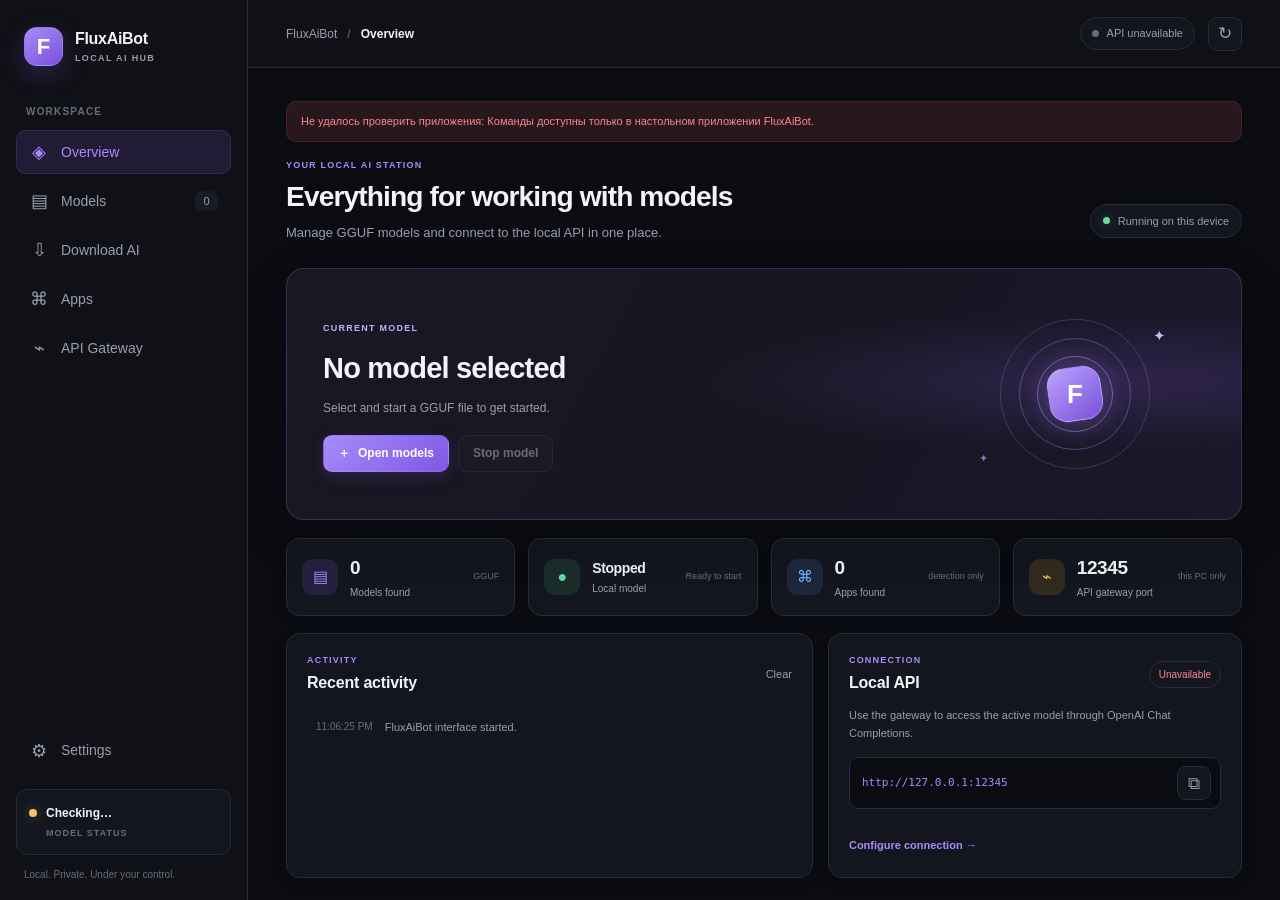
==== commit 6de7e1df: "Add Windows-aware multilingual interface Co-authored-by: Copilot <223556219+Copilot@users.noreply.gi" ====
--- a/ui/index.html
+++ b/ui/index.html
@@ -7,6 +7,7 @@
     <title>FluxAiBot</title>
     <link rel="icon" type="image/x-icon" href="icons/icon.ico">
     <link rel="stylesheet" href="style.css">
+    <script src="i18n.js" defer></script>
     <script src="app.js" defer></script>
 </head>
 <body>
@@ -373,6 +374,21 @@
                                 <option value="dark">Тёмная</option>
                                 <option value="light">Светлая</option>
                             </select>
+                            <label class="field-label" for="language-select">Язык интерфейса</label>
+                            <select id="language-select" class="select-control">
+                                <option value="system">Язык Windows (автоматически)</option>
+                                <option value="en">English (United States)</option>
+                                <option value="ru">Русский</option>
+                                <option value="uk">Українська</option>
+                                <option value="es">Español</option>
+                                <option value="zh">简体中文</option>
+                                <option value="de">Deutsch</option>
+                                <option value="fr">Français</option>
+                                <option value="pt">Português (Brasil)</option>
+                                <option value="ja">日本語</option>
+                                <option value="ar">العربية</option>
+                            </select>
+                            <p class="subtle-text">Автоматически — язык системы Windows. Выбранный язык сохраняется на этом устройстве.</p>
                             <p class="subtle-text">Предпросмотр применяется сразу. Нажмите «Сохранить тему», чтобы запомнить выбор.</p>
                             <button class="btn btn-primary" type="button" data-action="save-settings">Сохранить тему</button>
                         </article>
